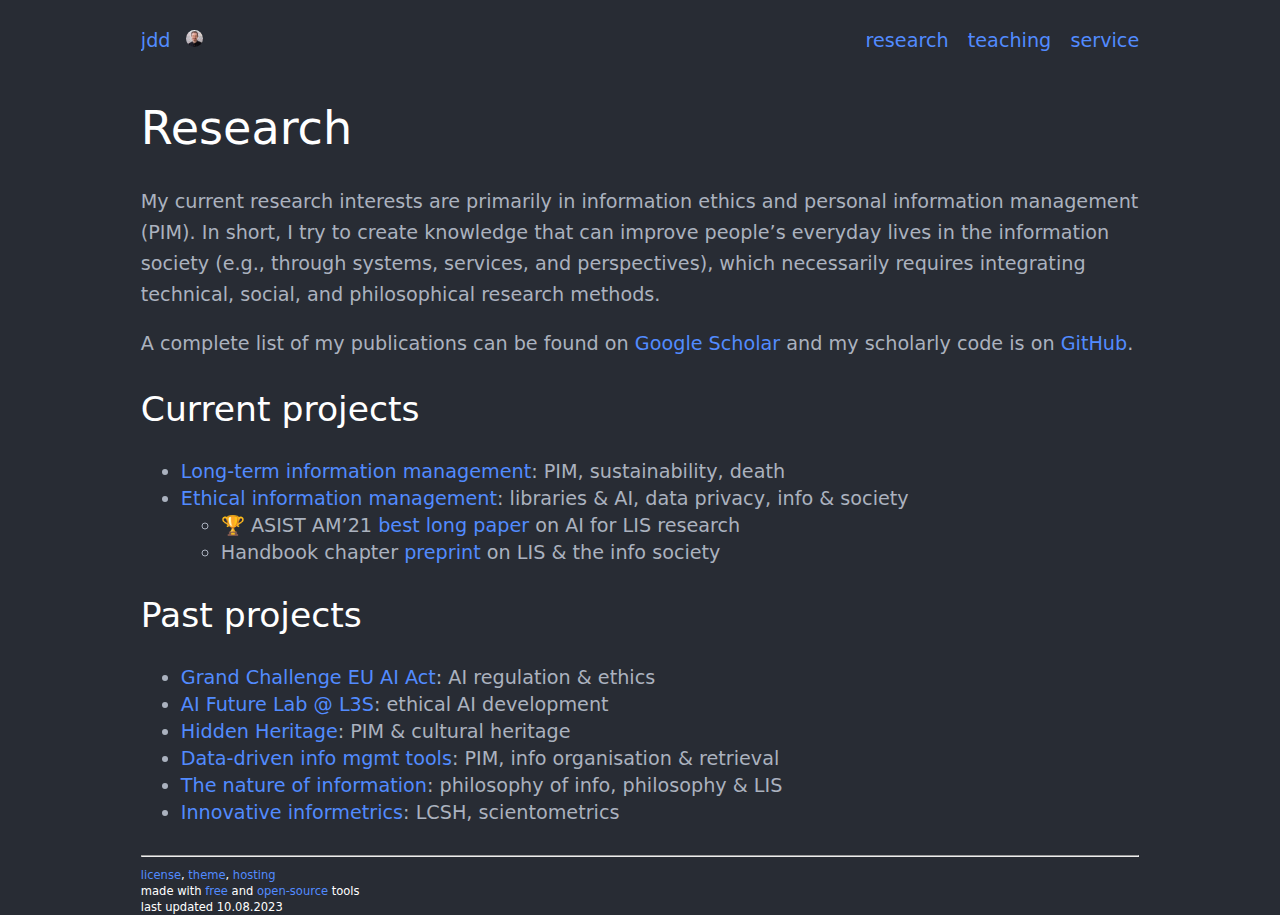
==== research.html @ 2a849277 "fix typo" ====
<html lang="en-GB">
<head>
<title>
Prof. Dinneen’s Website
</title>
<meta charset="UTF-8" />
<meta name="viewport" content="width=device-width, initial-scale=1.0" />
<link rel="stylesheet" type="text/css" media="all" href="styles.css" /><link rel="shortcut icon" type="image/x-icon" href=favicon.png">
</head>
<body>
<nav class="menu">
<div class="nav-left">
<ul>
<li>
<a href="index.html">jdd
</li>
<li>
<img class="logo" src="img/jdd2.jpg"></a>
</li>
</ul>
</div>
<div class="nav-right">
<ul>
<li>
<a href="service.html">service</a>
</li>
<li>
<a href="teaching.html">teaching</a>
</li>
<li>
<a href="research.html">research</a>
</li>
</ul>
</div>
</nav>
<article>
<h1 id="research">Research</h1>
<p>My current research interests are primarily in information ethics and
personal information management (PIM). In short, I try to create
knowledge that can improve people’s everyday lives in the information
society (e.g., through systems, services, and perspectives), which
necessarily requires integrating technical, social, and philosophical
research methods.</p>
<p>A complete list of my publications can be found on <a
href="https://scholar.google.com/citations?user=9_wnKjkAAAAJ">Google
Scholar</a> and my scholarly code is on <a
href="https://github.com/jddinneen">GitHub</a>.</p>
<h2 id="current-projects">Current projects</h2>
<ul>
<li><a
href="https://scholar.google.com/scholar?hl=en&amp;as_sdt=0%2C5&amp;as_ylo=2017&amp;q=jesse+dinneen+pim+legacy+death&amp;btnG=">Long-term
information management</a>: PIM, sustainability, death</li>
<li><a
href="https://scholar.google.com/scholar?q=jesse+dinneen+ai+information+ethics&amp;as_ylo=2017">Ethical
information management</a>: libraries &amp; AI, data privacy, info &amp;
society
<ul>
<li>🏆 ASIST AM’21 <a
href="https://asistdl.onlinelibrary.wiley.com/doi/10.1002/pra2.441">best
long paper</a> on AI for LIS research</li>
<li>Handbook chapter <a
href="https://220512f3gzgem3tnyao.nextcloud.hosting.zone/s/aiwtbWZDPod7bSb/download/Dinneen-HandbookIS-preprint.pdf">preprint</a>
on LIS &amp; the info society</li>
</ul></li>
</ul>
<h2 id="past-projects">Past projects</h2>
<ul>
<li><a href="https://www.thegrandchallenge.eu/">Grand Challenge EU AI
Act</a>: AI regulation &amp; ethics</li>
<li><a href="https://leibniz-ai-lab.de/partner-and-institutions/">AI
Future Lab @ L3S</a>: ethical AI development</li>
<li><a href="https://hiddenheritage.vuw.ac.nz/">Hidden Heritage</a>: PIM
&amp; cultural heritage
<!-- [Hidden Heritage](https://scholar.google.com/scholar?hl=en&as_sdt=0%2C5&as_ylo=2020&as_yhi=2022&q=dinneen+krtali%C4%87+pim&btnG=) --></li>
<li><a
href="https://scholar.google.com/scholar?q=jesse+dinneen+lcsh&amp;hl=en&amp;as_sdt=0%2C5&amp;as_ylo=2013&amp;as_yhi=">Data-driven
info mgmt tools</a>: PIM, info organisation &amp; retrieval</li>
<li><a
href="https://scholar.google.com/scholar?q=jesse+dinneen+%22nature+of+information%22&amp;hl=en&amp;as_sdt=0%2C5&amp;as_ylo=2015&amp;as_yhi=2018">The
nature of information</a>: philosophy of info, philosophy &amp; LIS</li>
<li><a
href="https://scholar.google.com/scholar?hl=en&amp;as_sdt=0%2C5&amp;as_ylo=2016&amp;q=jesse+dinneen+bibliometrics&amp;btnG=">Innovative
informetrics</a>: LCSH, scientometrics</li>
</ul>
</article>
<hr/>
<footer>
<a href="https://creativecommons.org/licenses/by-nc/4.0/">license</a>,
<a href="https://github.com/atom/one-dark-ui">theme</a>,
<a href="https://pages.github.com/">hosting</a><br/>made with
<a href="https://www.fsf.org/">free</a> and
<a href="https://www.linuxfoundation.org/">open-source</a>
tools<br/>last updated 10.08.2023
</footer>
</body>
</html>
---- styles.css ----
:root{
  color-scheme: dark;
}

html {
  display: flex;
  padding: 2em;
  padding-top: 0em;
  font-size: 1.2em;
  background-color: #282c34;
  color:#abb2bf;
  overflow: auto;
  font-family: system-ui;
  line-height: 1.4;
  font-weight: 500;
  box-sizing: border-box;
}

#unused {
  overflow-y: scroll;
  max-width: 52em;
}

body {
  margin: auto;
}

article {
}

@media only screen and (min-width: 480px) {
  body {
    max-width: none;
    max-width: 90vw;
    min-width: none;
  }
}

@media only screen and (min-width: 768px) {
  body {
    margin-top: 1vw;
    max-width: 52em;
    min-width: 50vw;
  }
}

h1 {
  font-size: 2.4em;
  font-weight: 300;
  line-height: 1.2;
  margin-top: 0;
  margin-bottom: 0.5em;
  color: #ffffff;
  box-sizing: border-box;
  margin-block-start: 0.67em;
  margin-block-end: 0.67em;
  margin-inline-start: 0px;
  margin-inline-end: 0px;
}

h2 {
  font-size: 1.8em;
  font-weight: 300;
  line-height: 1.2;
  margin-top: 1.5em;
  margin-bottom: 0.5em;
  color: #ffffff;
  display: block;
  margin-block-start: 0.83em;
  margin-block-end: 0.83em;
  margin-inline-start: 0px;
  margin-inline-end: 0px;
}

h3 {
  font-size: 1.5em;
  font-weight: 500;
  line-height: 1.2;
  margin-top: 1.5em;
  margin-bottom: 0.5em;
  margin-block-start: 1.0em;
  margin-block-end: 1.0em;
  color: #ffffff;
}

h4 {
  font-size: 1.2em;
  font-weight: 600;
  line-height: 1.2;
  margin-top: 1.5em;
  margin-bottom: 0.5em;
  margin-block-start: 1.33em;
  margin-block-end: 1.33em;
  color: #ffffff;
}

h5 {
  font-size: 1.1em;
  font-weight: 600;
  line-height: 1.2;
  margin-top: 1.5em;
  margin-bottom: 0.5em;
  margin-block-start: 1.67em;
  margin-block-end: 1.67em;
  color: #ffffff;
}

h6 {
  font-size: 1.0em;
  font-weight: 600;
  line-height: 1.2;
  margin-top: 1.5em;
  margin-bottom: 0.5em;
  margin-block-start: 2.33em;
  margin-block-end: 2.33em;
  margin-inline-start: 0px;
  margin-inline-end: 0px;
  color: #ffffff;
}

a {
  color: #528bff;
  cursor: pointer;
  text-decoration: none;
}

ol {
  margin-top: 0;
  margin-bottom: 1.5em
  display: block;
  list-style-type: decimal;
  margin-block-start: 1em;
  margin-block-end: 1em;
  margin-inline-start: 0px;
  margin-inline-end: 0px;
  padding-inline-start: 40px;
}

ul {
  dsplay: block;
  margin-top: 0;
  margin-bottom: 1.5em;
}

ul ul, ol ul, ul ol, ol ol {
  margin-bottom: 0;
  margin-block-start: 0px;
  margin-block-end: 0px;
}

ul ul, ol ul {
  list-style-type: circle;
}

ol ol ul, ol ul ul, ul ol ul, ul ul ul {
  list-style-type: square;
  margin-block-start: 0px;
  margin-block-endP: 0px;
}

li {
  display: list-item;
}

p {
  margin-top: 0;
  margin-bottom: 1.5em;
  line-height: 1.6;
  display: block;
  margin-block-start: 1em;
  margin-block-end: 1em;
  margin-inline-start: 0px;
  margin-inline-end: 0px;
  color: inherit;
}

b, strong {
  color: #ffffff;
}

table {
  margin: 1.5em 0;
  background-color: transparent;
  border-collapse: collapse;
  border-spacing: 0;
  box-sizing: border-box;
  display: table;
  border-color: grey;
  font-size: 1.0em;
  color: #abb2bf;
}

td, th {
    border: 1px solid;
    padding: 1rem;
}

thead {
  color: #ffffff;
  display: table-header-group;
  vertical-align: middle;
  border-color: inherit;
}

footer {
  text-align: left;
  font-size: 0.6em;
  font-weight: 200;
  color: #ffffff;
}

nav ul {
  margin: 0;
  padding: 0;
  list-style-type: none;
  overflow: hidden;
}
nav ul li {
  display: inline-block;
  list-style-type: none;
}
nav > div > ul > li > a {
  display: block;
  line-height: 2em;
  padding: 0.5em 0em;
}
nav > div.nav-right > ul > li > a {
  padding: 0.5em 0.0em;
  padding-left: 1em;
}
nav > div > ul > li > a:hover {
  color: #cccccc !important;
}
.nav-left {
  float: left;
}
.nav-right ul li {
  float: right;
}

.portrait {
  border-radius:50%;
  max-width: 15vw;
}

.logo {
  height: 0.9em;
  border-radius: 50%;
  margin-left: 0.5em;
}

.logo:hover {
  transform: scale(1.6);
  margin-right: 0.6em;
}
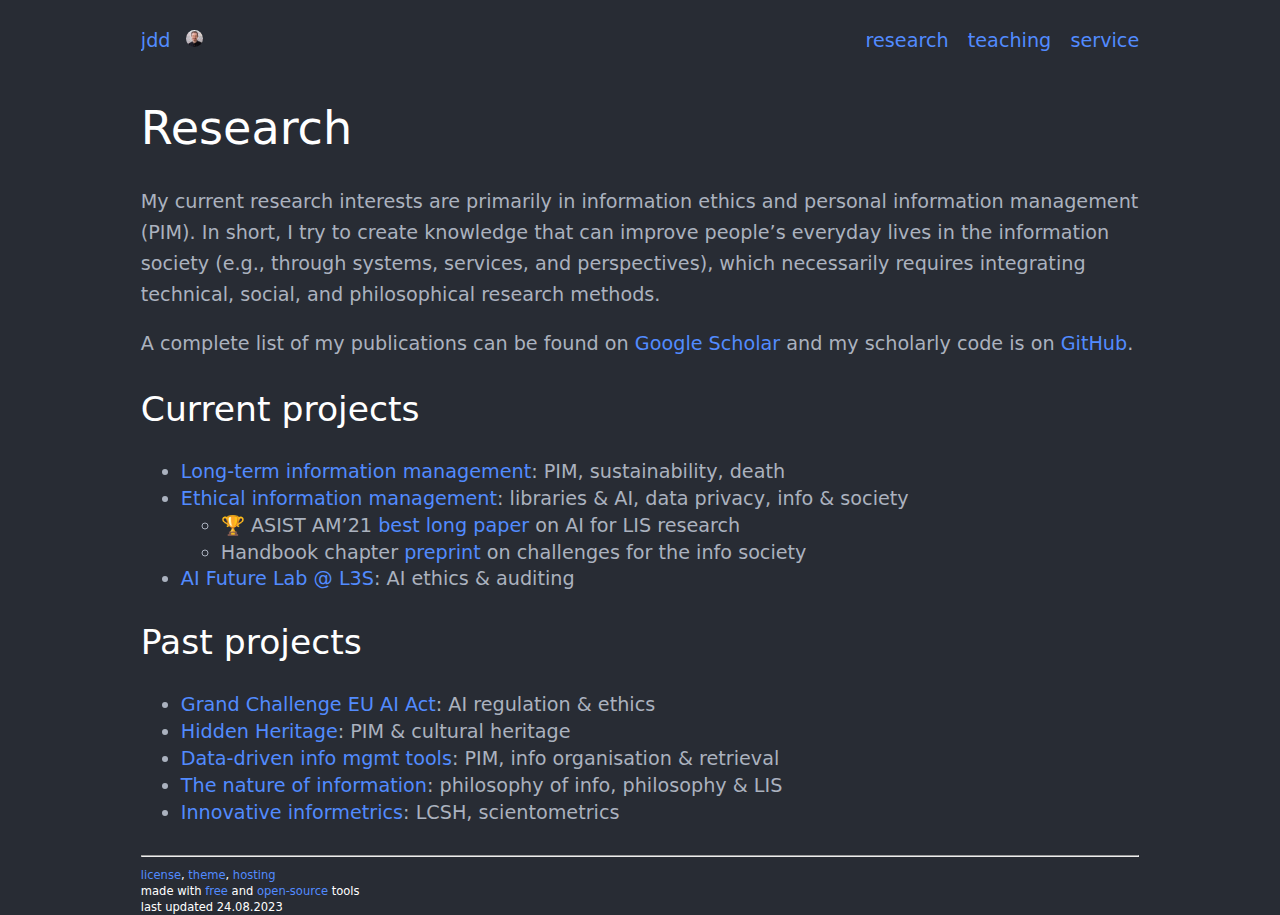
==== commit a7f9dda6: "update layout" ====
--- a/research.html
+++ b/research.html
@@ -60,15 +60,16 @@
 long paper</a> on AI for LIS research</li>
 <li>Handbook chapter <a
 href="https://220512f3gzgem3tnyao.nextcloud.hosting.zone/s/aiwtbWZDPod7bSb/download/Dinneen-HandbookIS-preprint.pdf">preprint</a>
-on LIS &amp; the info society</li>
+on challenges for the info society</li>
 </ul></li>
+<li><a href="https://leibniz-ai-lab.de/partner-and-institutions/">AI
+Future Lab @ L3S</a>: AI ethics &amp; auditing</li>
 </ul>
 <h2 id="past-projects">Past projects</h2>
 <ul>
-<li><a href="https://www.thegrandchallenge.eu/">Grand Challenge EU AI
-Act</a>: AI regulation &amp; ethics</li>
-<li><a href="https://leibniz-ai-lab.de/partner-and-institutions/">AI
-Future Lab @ L3S</a>: ethical AI development</li>
+<li><a
+href="https://montrealethics.ai/regulating-ai-to-ensure-fundamental-human-rights-reflections-from-the-grand-challenge-eu-ai-act/">Grand
+Challenge EU AI Act</a>: AI regulation &amp; ethics</li>
 <li><a href="https://hiddenheritage.vuw.ac.nz/">Hidden Heritage</a>: PIM
 &amp; cultural heritage
 <!-- [Hidden Heritage](https://scholar.google.com/scholar?hl=en&as_sdt=0%2C5&as_ylo=2020&as_yhi=2022&q=dinneen+krtali%C4%87+pim&btnG=) --></li>
@@ -90,7 +91,7 @@
 <a href="https://pages.github.com/">hosting</a><br/>made with
 <a href="https://www.fsf.org/">free</a> and
 <a href="https://www.linuxfoundation.org/">open-source</a>
-tools<br/>last updated 10.08.2023
+tools<br/>last updated 24.08.2023
 </footer>
 </body>
 </html>
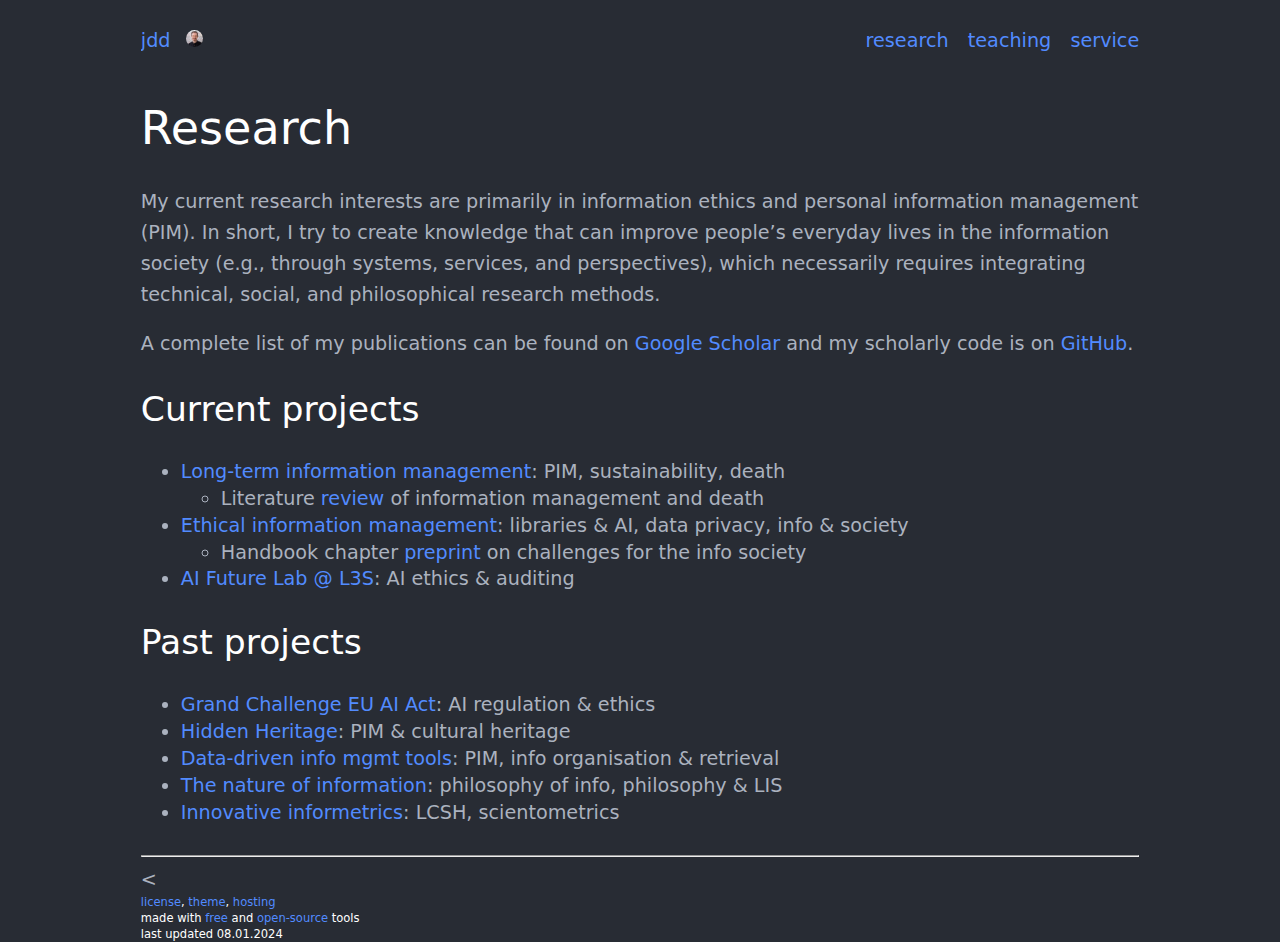
==== commit 67a6315d: "jan 2024 updates" ====
--- a/research.html
+++ b/research.html
@@ -49,18 +49,21 @@
 <ul>
 <li><a
 href="https://scholar.google.com/scholar?hl=en&amp;as_sdt=0%2C5&amp;as_ylo=2017&amp;q=jesse+dinneen+pim+legacy+death&amp;btnG=">Long-term
-information management</a>: PIM, sustainability, death</li>
+information management</a>: PIM, sustainability, death
+<ul>
+<li>Literature <a
+href="https://asistdl.onlinelibrary.wiley.com/doi/full/10.1002/asi.24861">review</a>
+of information management and death</li>
+</ul></li>
 <li><a
 href="https://scholar.google.com/scholar?q=jesse+dinneen+ai+information+ethics&amp;as_ylo=2017">Ethical
 information management</a>: libraries &amp; AI, data privacy, info &amp;
 society
 <ul>
-<li>🏆 ASIST AM’21 <a
-href="https://asistdl.onlinelibrary.wiley.com/doi/10.1002/pra2.441">best
-long paper</a> on AI for LIS research</li>
 <li>Handbook chapter <a
 href="https://220512f3gzgem3tnyao.nextcloud.hosting.zone/s/aiwtbWZDPod7bSb/download/Dinneen-HandbookIS-preprint.pdf">preprint</a>
-on challenges for the info society</li>
+on challenges for the info society
+<!-- - 🏆 ASIST AM'21 [best long paper](https://asistdl.onlinelibrary.wiley.com/doi/10.1002/pra2.441) on AI for LIS research --></li>
 </ul></li>
 <li><a href="https://leibniz-ai-lab.de/partner-and-institutions/">AI
 Future Lab @ L3S</a>: AI ethics &amp; auditing</li>
@@ -85,13 +88,14 @@
 </ul>
 </article>
 <hr/>
-<footer>
+&lt;
+<footer id="footer">
 <a href="https://creativecommons.org/licenses/by-nc/4.0/">license</a>,
 <a href="https://github.com/atom/one-dark-ui">theme</a>,
 <a href="https://pages.github.com/">hosting</a><br/>made with
 <a href="https://www.fsf.org/">free</a> and
-<a href="https://www.linuxfoundation.org/">open-source</a>
-tools<br/>last updated 24.08.2023
+<a href="https://opensource.org/osd/">open-source</a> tools<br/>last
+updated 08.01.2024
 </footer>
 </body>
 </html>
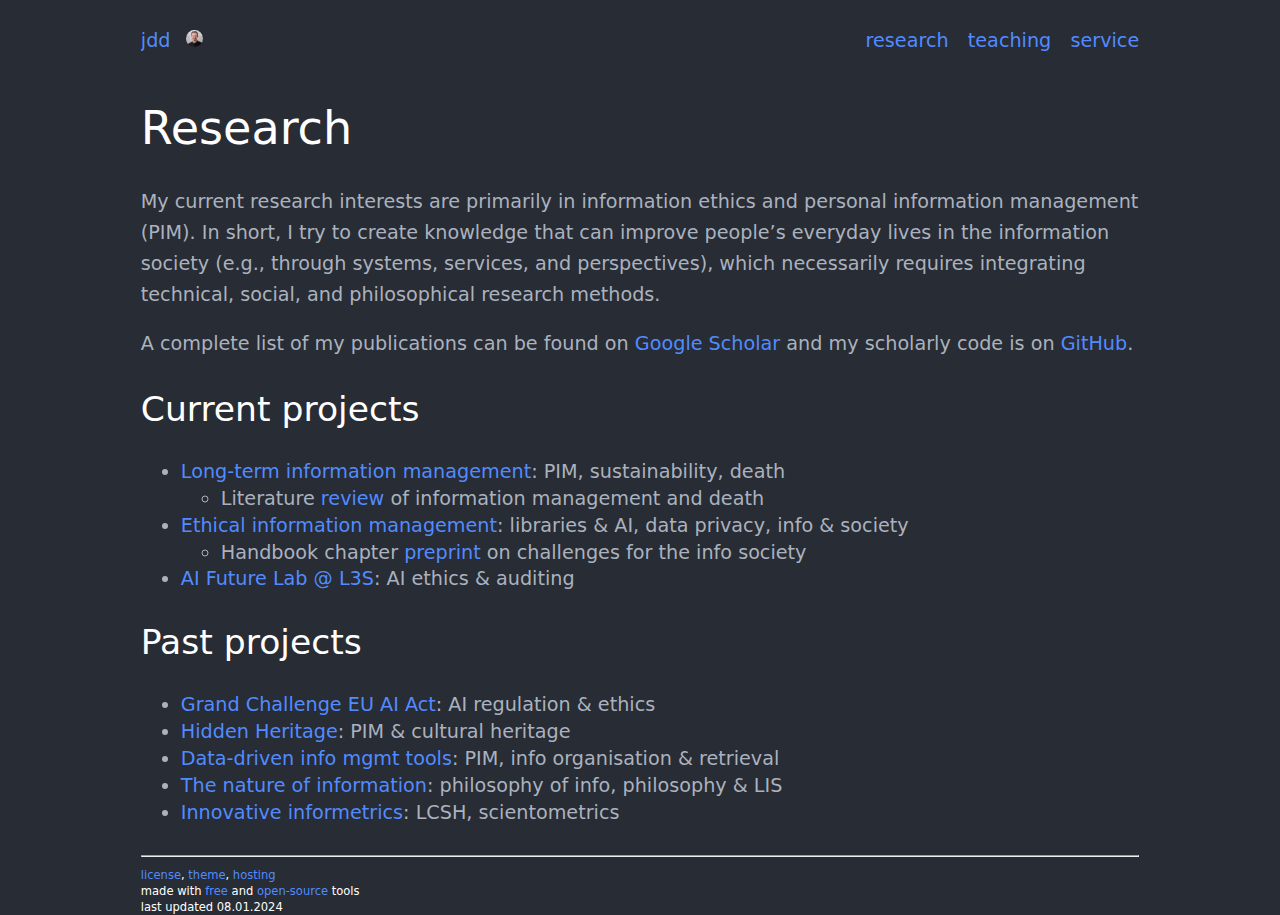
==== commit e5b29c3f: "fix a typo" ====
--- a/research.html
+++ b/research.html
@@ -88,7 +88,6 @@
 </ul>
 </article>
 <hr/>
-&lt;
 <footer id="footer">
 <a href="https://creativecommons.org/licenses/by-nc/4.0/">license</a>,
 <a href="https://github.com/atom/one-dark-ui">theme</a>,
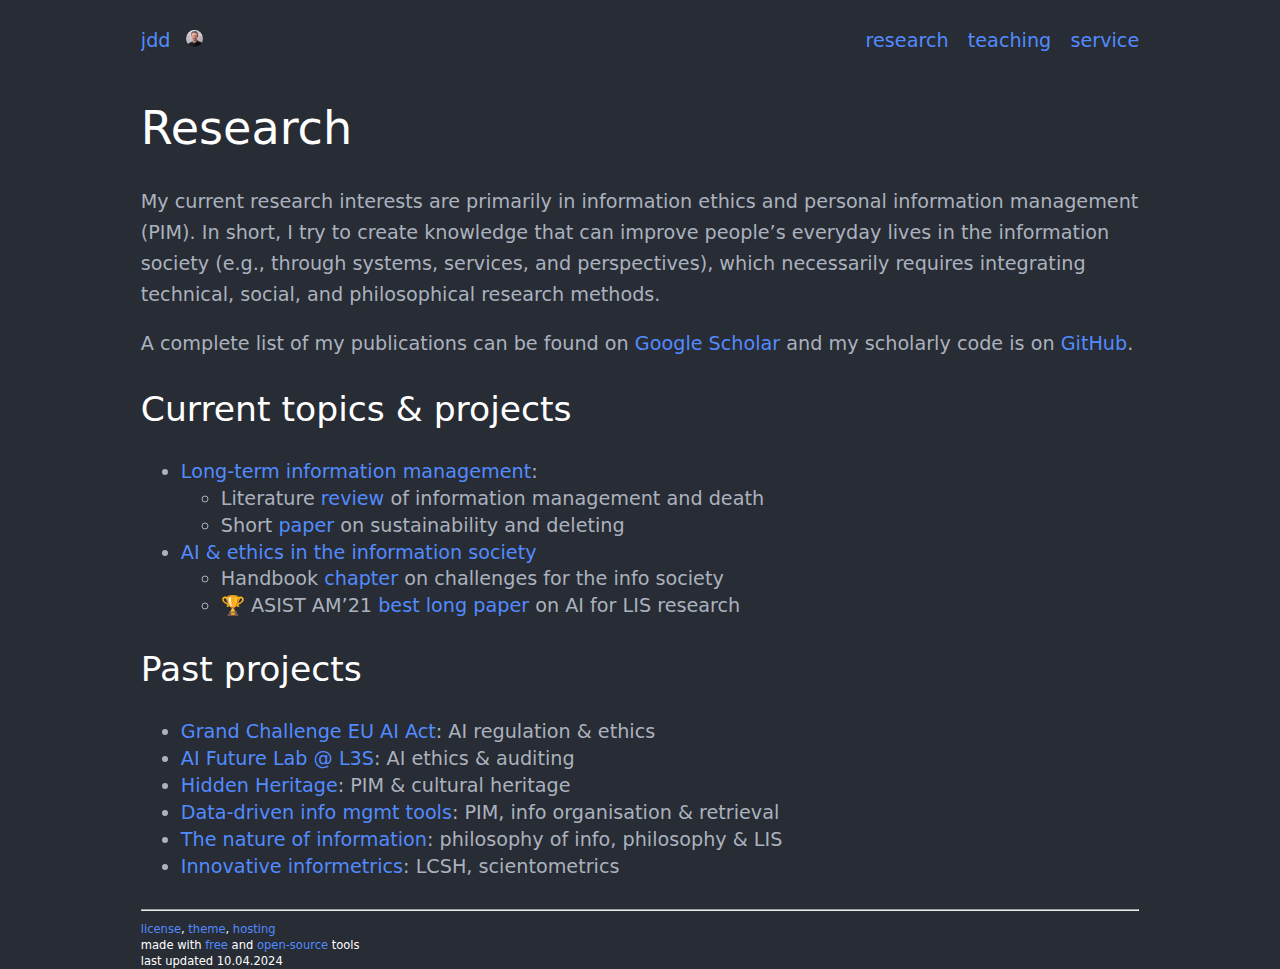
==== commit a3d854a4: "update for start of summer semester 2024" ====
--- a/research.html
+++ b/research.html
@@ -45,45 +45,49 @@
 href="https://scholar.google.com/citations?user=9_wnKjkAAAAJ">Google
 Scholar</a> and my scholarly code is on <a
 href="https://github.com/jddinneen">GitHub</a>.</p>
-<h2 id="current-projects">Current projects</h2>
+<h2 id="current-topics-projects">Current topics &amp; projects</h2>
 <ul>
 <li><a
-href="https://scholar.google.com/scholar?hl=en&amp;as_sdt=0%2C5&amp;as_ylo=2017&amp;q=jesse+dinneen+pim+legacy+death&amp;btnG=">Long-term
-information management</a>: PIM, sustainability, death
+href="https://scholar.google.com/scholar?hl=en&amp;as_sdt=0%2C5&amp;as_ylo=2020&amp;q=author%3A%22jesse+david+dinneen%22+%22death%22&amp;btnG=">Long-term
+information management</a>:
 <ul>
 <li>Literature <a
 href="https://asistdl.onlinelibrary.wiley.com/doi/full/10.1002/asi.24861">review</a>
 of information management and death</li>
+<li>Short <a
+href="https://informationr.net/ir/27-SpIssue/isic22/isic2219.html">paper</a>
+on sustainability and deleting</li>
 </ul></li>
 <li><a
-href="https://scholar.google.com/scholar?q=jesse+dinneen+ai+information+ethics&amp;as_ylo=2017">Ethical
-information management</a>: libraries &amp; AI, data privacy, info &amp;
-society
+href="https://scholar.google.com/scholar?q=author%3A%22jesse+david+dinneen%22+%22ethics%22&amp;hl=en&amp;as_sdt=0%2C5&amp;as_ylo=2020&amp;as_yhi=">AI
+&amp; ethics in the information society</a>
 <ul>
-<li>Handbook chapter <a
-href="https://220512f3gzgem3tnyao.nextcloud.hosting.zone/s/aiwtbWZDPod7bSb/download/Dinneen-HandbookIS-preprint.pdf">preprint</a>
-on challenges for the info society
-<!-- - 🏆 ASIST AM'21 [best long paper](https://asistdl.onlinelibrary.wiley.com/doi/10.1002/pra2.441) on AI for LIS research --></li>
+<li>Handbook <a
+href="https://220512f3gzgem3tnyao.nextcloud.hosting.zone/s/aiwtbWZDPod7bSb/download/Dinneen-HandbookIS-preprint.pdf">chapter</a>
+on challenges for the info society</li>
+<li>🏆 ASIST AM’21 <a
+href="https://asistdl.onlinelibrary.wiley.com/doi/10.1002/pra2.441">best
+long paper</a> on AI for LIS research</li>
 </ul></li>
-<li><a href="https://leibniz-ai-lab.de/partner-and-institutions/">AI
-Future Lab @ L3S</a>: AI ethics &amp; auditing</li>
 </ul>
 <h2 id="past-projects">Past projects</h2>
 <ul>
 <li><a
 href="https://montrealethics.ai/regulating-ai-to-ensure-fundamental-human-rights-reflections-from-the-grand-challenge-eu-ai-act/">Grand
 Challenge EU AI Act</a>: AI regulation &amp; ethics</li>
+<li><a href="https://leibniz-ai-lab.de/partner-and-institutions/">AI
+Future Lab @ L3S</a>: AI ethics &amp; auditing</li>
 <li><a href="https://hiddenheritage.vuw.ac.nz/">Hidden Heritage</a>: PIM
 &amp; cultural heritage
 <!-- [Hidden Heritage](https://scholar.google.com/scholar?hl=en&as_sdt=0%2C5&as_ylo=2020&as_yhi=2022&q=dinneen+krtali%C4%87+pim&btnG=) --></li>
 <li><a
-href="https://scholar.google.com/scholar?q=jesse+dinneen+lcsh&amp;hl=en&amp;as_sdt=0%2C5&amp;as_ylo=2013&amp;as_yhi=">Data-driven
+href="https://scholar.google.com/scholar?hl=en&amp;as_sdt=0%2C5&amp;as_ylo=2013&amp;q=author%3A%22jesse+david+dinneen%22+%22lcsh%22&amp;btnG=">Data-driven
 info mgmt tools</a>: PIM, info organisation &amp; retrieval</li>
 <li><a
-href="https://scholar.google.com/scholar?q=jesse+dinneen+%22nature+of+information%22&amp;hl=en&amp;as_sdt=0%2C5&amp;as_ylo=2015&amp;as_yhi=2018">The
+href="https://scholar.google.com/scholar?hl=en&amp;as_sdt=0%2C5&amp;as_ylo=2013&amp;q=author%3A%22jesse+david+dinneen%22+%22nature+of+information%22&amp;btnG=">The
 nature of information</a>: philosophy of info, philosophy &amp; LIS</li>
 <li><a
-href="https://scholar.google.com/scholar?hl=en&amp;as_sdt=0%2C5&amp;as_ylo=2016&amp;q=jesse+dinneen+bibliometrics&amp;btnG=">Innovative
+href="https://scholar.google.com/scholar?hl=en&amp;as_sdt=0%2C5&amp;as_ylo=2013&amp;q=author%3A%22jesse+david+dinneen%22+%22scientometrics%22&amp;btnG=">Innovative
 informetrics</a>: LCSH, scientometrics</li>
 </ul>
 </article>
@@ -94,7 +98,7 @@
 <a href="https://pages.github.com/">hosting</a><br/>made with
 <a href="https://www.fsf.org/">free</a> and
 <a href="https://opensource.org/osd/">open-source</a> tools<br/>last
-updated 08.01.2024
+updated 10.04.2024
 </footer>
 </body>
 </html>
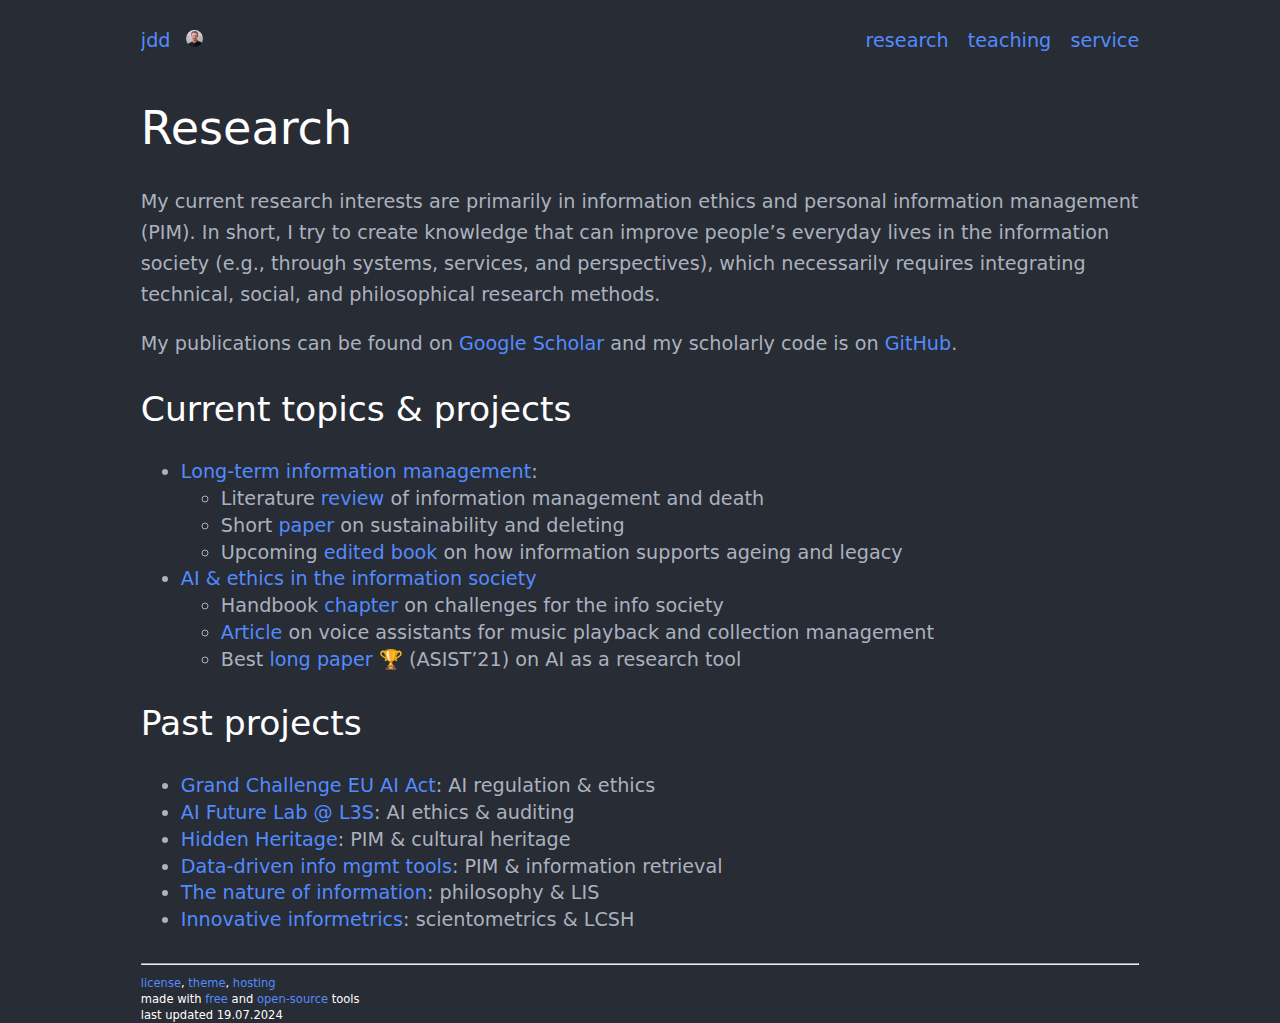
==== commit 1045e47f: "updates for late summer 2024" ====
--- a/research.html
+++ b/research.html
@@ -41,7 +41,7 @@
 society (e.g., through systems, services, and perspectives), which
 necessarily requires integrating technical, social, and philosophical
 research methods.</p>
-<p>A complete list of my publications can be found on <a
+<p>My publications can be found on <a
 href="https://scholar.google.com/citations?user=9_wnKjkAAAAJ">Google
 Scholar</a> and my scholarly code is on <a
 href="https://github.com/jddinneen">GitHub</a>.</p>
@@ -57,6 +57,9 @@
 <li>Short <a
 href="https://informationr.net/ir/27-SpIssue/isic22/isic2219.html">paper</a>
 on sustainability and deleting</li>
+<li>Upcoming <a
+href="https://community.asist.org/discussion/call-for-book-chapter-proposals-adult-aging-information-and-technology#bmf50605c1-d06c-43d9-aae6-5d6405c45b30">edited
+book</a> on how information supports ageing and legacy</li>
 </ul></li>
 <li><a
 href="https://scholar.google.com/scholar?q=author%3A%22jesse+david+dinneen%22+%22ethics%22&amp;hl=en&amp;as_sdt=0%2C5&amp;as_ylo=2020&amp;as_yhi=">AI
@@ -65,9 +68,12 @@
 <li>Handbook <a
 href="https://220512f3gzgem3tnyao.nextcloud.hosting.zone/s/aiwtbWZDPod7bSb/download/Dinneen-HandbookIS-preprint.pdf">chapter</a>
 on challenges for the info society</li>
-<li>🏆 ASIST AM’21 <a
-href="https://asistdl.onlinelibrary.wiley.com/doi/10.1002/pra2.441">best
-long paper</a> on AI for LIS research</li>
+<li><a
+href="https://informationr.net/infres/article/view/646">Article</a> on
+voice assistants for music playback and collection management</li>
+<li>Best <a
+href="https://asistdl.onlinelibrary.wiley.com/doi/10.1002/pra2.441">long
+paper 🏆</a> (ASIST’21) on AI as a research tool</li>
 </ul></li>
 </ul>
 <h2 id="past-projects">Past projects</h2>
@@ -82,13 +88,13 @@
 <!-- [Hidden Heritage](https://scholar.google.com/scholar?hl=en&as_sdt=0%2C5&as_ylo=2020&as_yhi=2022&q=dinneen+krtali%C4%87+pim&btnG=) --></li>
 <li><a
 href="https://scholar.google.com/scholar?hl=en&amp;as_sdt=0%2C5&amp;as_ylo=2013&amp;q=author%3A%22jesse+david+dinneen%22+%22lcsh%22&amp;btnG=">Data-driven
-info mgmt tools</a>: PIM, info organisation &amp; retrieval</li>
+info mgmt tools</a>: PIM &amp; information retrieval</li>
 <li><a
 href="https://scholar.google.com/scholar?hl=en&amp;as_sdt=0%2C5&amp;as_ylo=2013&amp;q=author%3A%22jesse+david+dinneen%22+%22nature+of+information%22&amp;btnG=">The
-nature of information</a>: philosophy of info, philosophy &amp; LIS</li>
+nature of information</a>: philosophy &amp; LIS</li>
 <li><a
 href="https://scholar.google.com/scholar?hl=en&amp;as_sdt=0%2C5&amp;as_ylo=2013&amp;q=author%3A%22jesse+david+dinneen%22+%22scientometrics%22&amp;btnG=">Innovative
-informetrics</a>: LCSH, scientometrics</li>
+informetrics</a>: scientometrics &amp; LCSH</li>
 </ul>
 </article>
 <hr/>
@@ -98,7 +104,7 @@
 <a href="https://pages.github.com/">hosting</a><br/>made with
 <a href="https://www.fsf.org/">free</a> and
 <a href="https://opensource.org/osd/">open-source</a> tools<br/>last
-updated 10.04.2024
+updated 19.07.2024
 </footer>
 </body>
 </html>
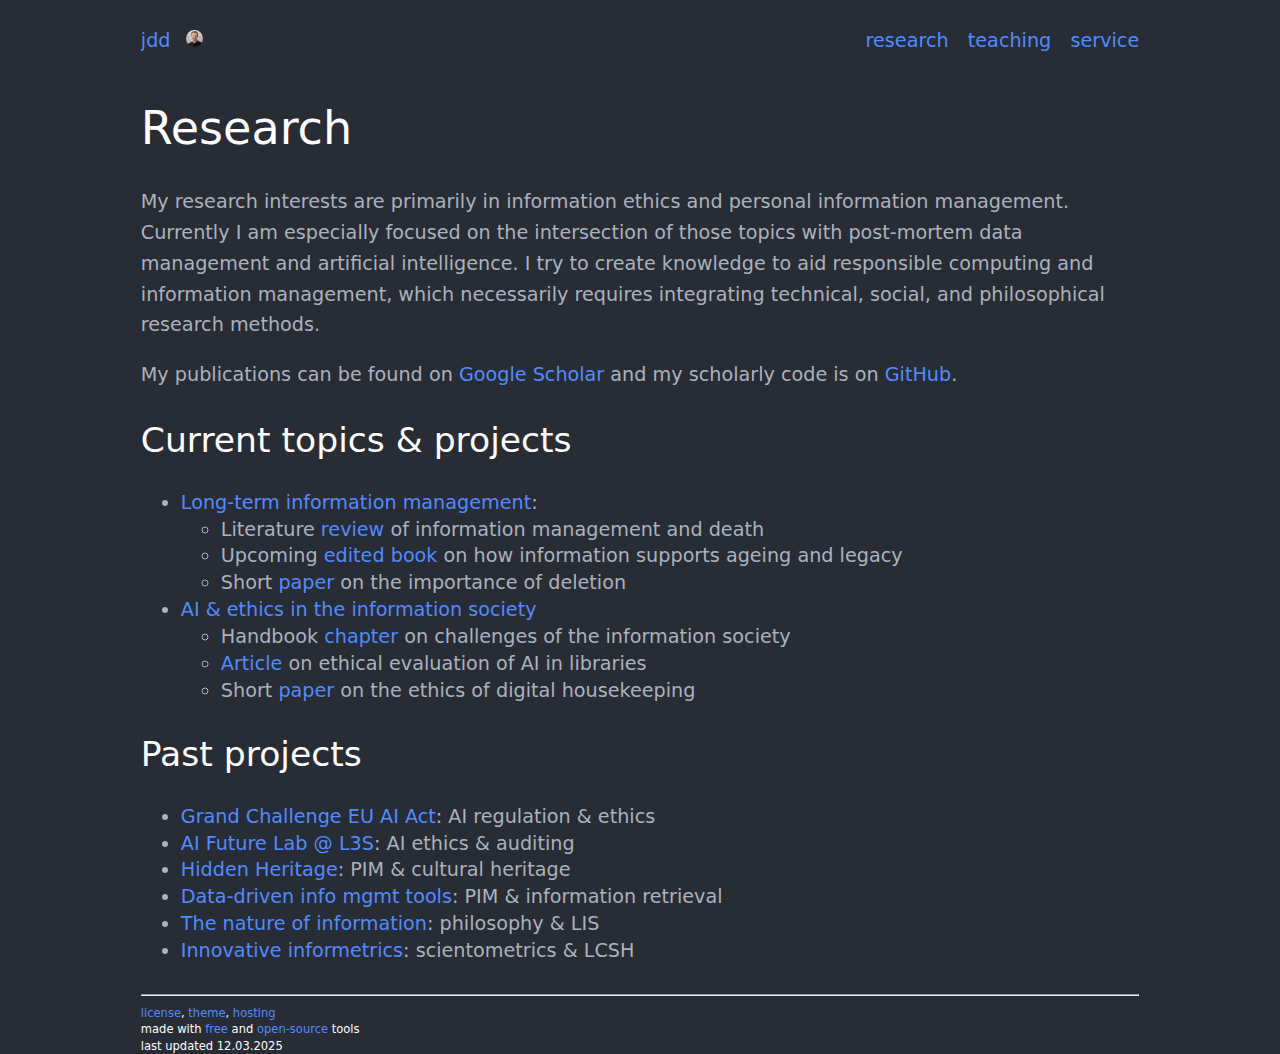
==== commit 9252d03f: "spring updates 2025" ====
--- a/research.html
+++ b/research.html
@@ -1,7 +1,7 @@
 <html lang="en-GB">
 <head>
 <title>
-Prof. Dinneen’s Website
+Jesse Dinneen’s Website
 </title>
 <meta charset="UTF-8" />
 <meta name="viewport" content="width=device-width, initial-scale=1.0" />
@@ -35,12 +35,12 @@
 </nav>
 <article>
 <h1 id="research">Research</h1>
-<p>My current research interests are primarily in information ethics and
-personal information management (PIM). In short, I try to create
-knowledge that can improve people’s everyday lives in the information
-society (e.g., through systems, services, and perspectives), which
-necessarily requires integrating technical, social, and philosophical
-research methods.</p>
+<p>My research interests are primarily in information ethics and
+personal information management. Currently I am especially focused on
+the intersection of those topics with post-mortem data management and
+artificial intelligence. I try to create knowledge to aid responsible
+computing and information management, which necessarily requires
+integrating technical, social, and philosophical research methods.</p>
 <p>My publications can be found on <a
 href="https://scholar.google.com/citations?user=9_wnKjkAAAAJ">Google
 Scholar</a> and my scholarly code is on <a
@@ -54,12 +54,12 @@
 <li>Literature <a
 href="https://asistdl.onlinelibrary.wiley.com/doi/full/10.1002/asi.24861">review</a>
 of information management and death</li>
-<li>Short <a
-href="https://informationr.net/ir/27-SpIssue/isic22/isic2219.html">paper</a>
-on sustainability and deleting</li>
 <li>Upcoming <a
 href="https://community.asist.org/discussion/call-for-book-chapter-proposals-adult-aging-information-and-technology#bmf50605c1-d06c-43d9-aae6-5d6405c45b30">edited
 book</a> on how information supports ageing and legacy</li>
+<li>Short <a
+href="https://informationr.net/ir/27-SpIssue/isic22/isic2219.html">paper</a>
+on the importance of deletion</li>
 </ul></li>
 <li><a
 href="https://scholar.google.com/scholar?q=author%3A%22jesse+david+dinneen%22+%22ethics%22&amp;hl=en&amp;as_sdt=0%2C5&amp;as_ylo=2020&amp;as_yhi=">AI
@@ -67,13 +67,13 @@
 <ul>
 <li>Handbook <a
 href="https://220512f3gzgem3tnyao.nextcloud.hosting.zone/s/aiwtbWZDPod7bSb/download/Dinneen-HandbookIS-preprint.pdf">chapter</a>
-on challenges for the info society</li>
+on challenges of the information society</li>
 <li><a
-href="https://informationr.net/infres/article/view/646">Article</a> on
-voice assistants for music playback and collection management</li>
-<li>Best <a
-href="https://asistdl.onlinelibrary.wiley.com/doi/10.1002/pra2.441">long
-paper 🏆</a> (ASIST’21) on AI as a research tool</li>
+href="https://www.sciencedirect.com/science/article/pii/S0099133324001046">Article</a>
+on ethical evaluation of AI in libraries</li>
+<li>Short <a
+href="https://asistdl.onlinelibrary.wiley.com/doi/full/10.1002/pra2.1184">paper</a>
+on the ethics of digital housekeeping</li>
 </ul></li>
 </ul>
 <h2 id="past-projects">Past projects</h2>
@@ -104,7 +104,7 @@
 <a href="https://pages.github.com/">hosting</a><br/>made with
 <a href="https://www.fsf.org/">free</a> and
 <a href="https://opensource.org/osd/">open-source</a> tools<br/>last
-updated 19.07.2024
+updated 12.03.2025
 </footer>
 </body>
 </html>
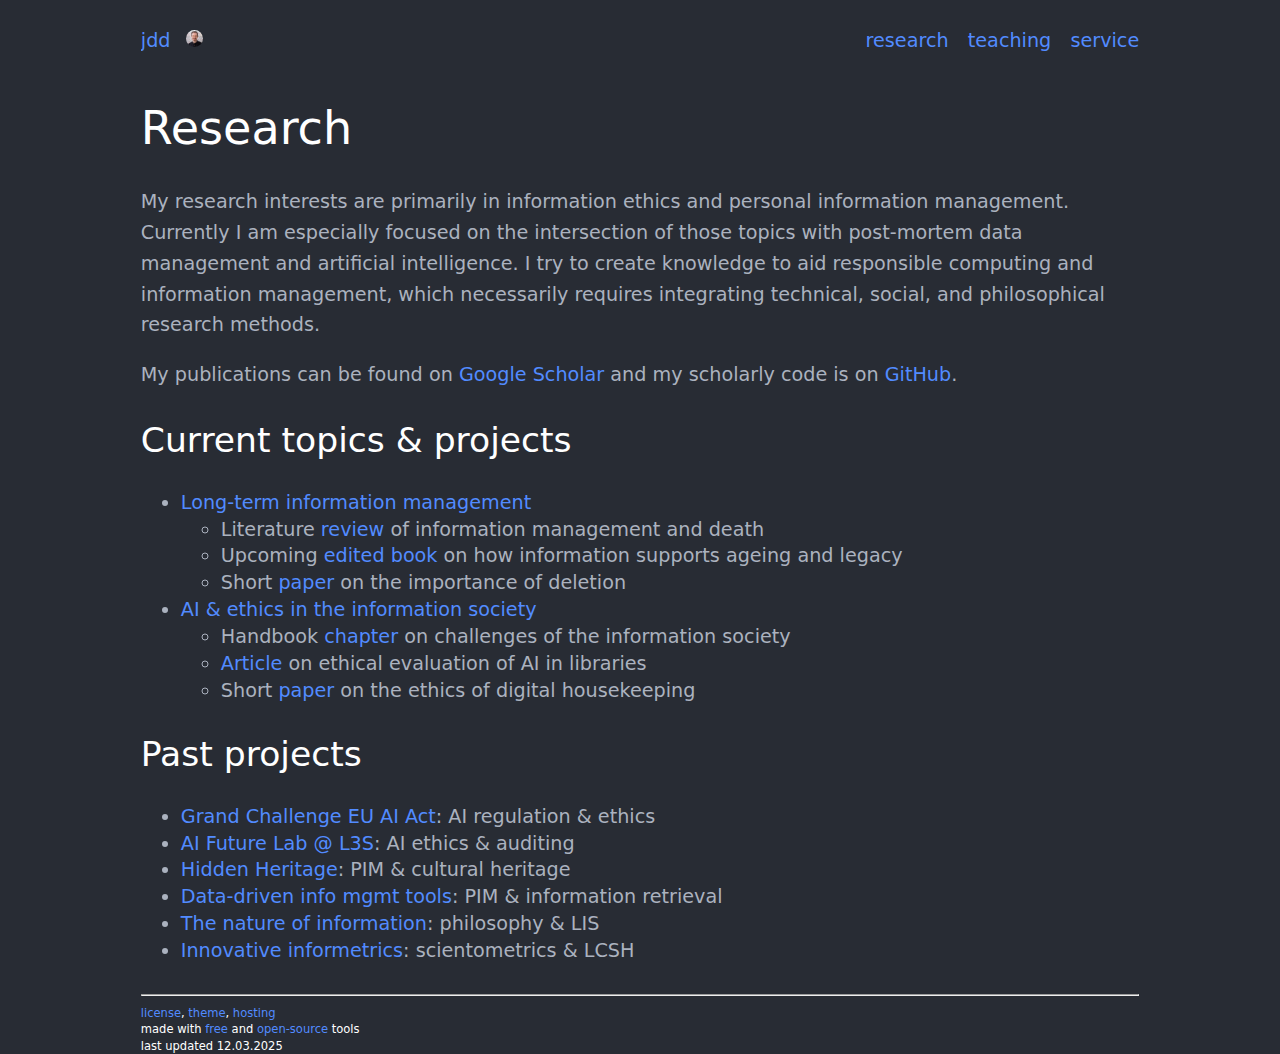
==== commit 70856792: "fix typo" ====
--- a/research.html
+++ b/research.html
@@ -49,7 +49,7 @@
 <ul>
 <li><a
 href="https://scholar.google.com/scholar?hl=en&amp;as_sdt=0%2C5&amp;as_ylo=2020&amp;q=author%3A%22jesse+david+dinneen%22+%22death%22&amp;btnG=">Long-term
-information management</a>:
+information management</a>
 <ul>
 <li>Literature <a
 href="https://asistdl.onlinelibrary.wiley.com/doi/full/10.1002/asi.24861">review</a>
